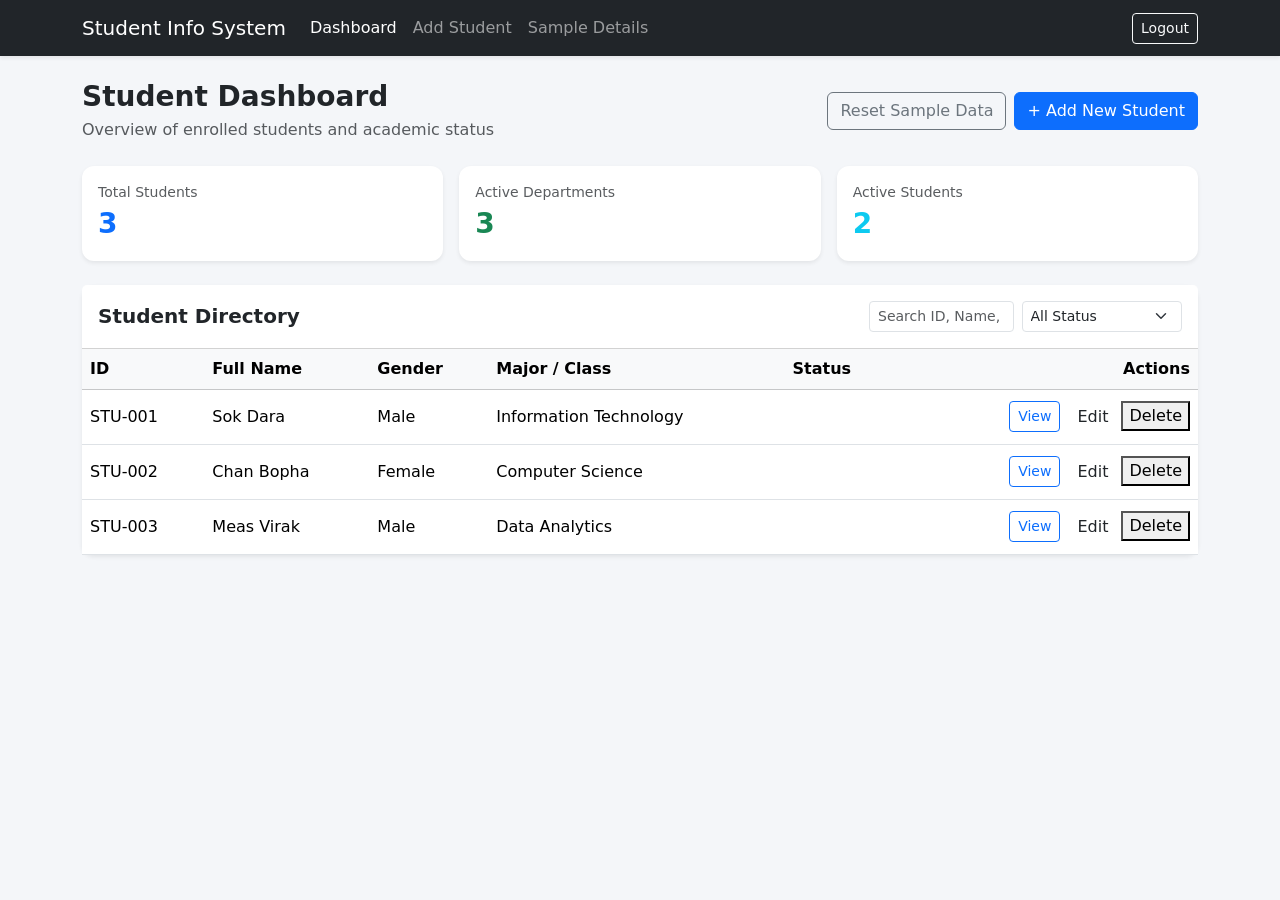
==== dashboard.html @ 95bcef14 "Add files via upload" ====
<!DOCTYPE html>
<html lang="en">

<head>
    <meta charset="UTF-8">
    <meta name="viewport" content="width=device-width, initial-scale=1.0">
    <title>Dashboard - Student Information Management System</title>
    <link href="https://cdn.jsdelivr.net/npm/bootstrap@5.3.3/dist/css/bootstrap.min.css" rel="stylesheet">
    <link rel="stylesheet" href="style.css">
</head>

<body>
    <nav class="navbar navbar-expand-lg navbar-dark bg-dark shadow-sm">
        <div class="container">
            <a class="navbar-brand" href="dashboard.html">Student Info System</a>
            <button class="navbar-toggler" type="button" data-bs-toggle="collapse" data-bs-target="#navMenu">
                <span class="navbar-toggler-icon"></span>
            </button>
            <div class="collapse navbar-collapse" id="navMenu">
                <ul class="navbar-nav me-auto">
                    <li class="nav-item">
                        <a class="nav-link active" href="dashboard.html">Dashboard</a>
                    </li>
                    <li class="nav-item">
                        <a class="nav-link" href="form.html">Add Student</a>
                    </li>
                    <li class="nav-item">
                        <a class="nav-link" href="details.html?id=STU-001">Sample Details</a>
                    </li>
                </ul>
                <span class="text-light small me-3" id="currentUserBadge"></span>
                <a href="index.html" id="logoutBtn" class="btn btn-outline-light btn-sm">Logout</a>
            </div>
        </div>
    </nav>
    <main class="container py-4">
        <div class="d-flex flex-wrap justify-content-between align-items-center mb-4 gap-2">
            <div>
                <h3 class="fw-bold mb-1">Student Dashboard</h3>
                <p class="text-muted mb-0">Overview of enrolled students and academic status</p>
            </div>
            <div class="d-flex gap-2">
                <button type="button" id="resetDataBtn" class="btn btn-outline-secondary">Reset Sample Data</button>
                <a href="form.html" class="btn btn-primary">+ Add New Student</a>
            </div>
        </div>
        <div class="row g-3 mb-4">
            <div class="col-md-4">
                <div class="card stat-card shadow-sm p-3">
                    <div class="text-muted small">Total Students</div>
                    <div class="fs-3 fw-bold text-primary" id="totalStudentsCount">3</div>
                </div>
            </div>
            <div class="col-md-4">
                <div class="card stat-card shadow-sm p-3">
                    <div class="text-muted small">Active Departments</div>
                    <div class="fs-3 fw-bold text-success" id="activeDepartmentsCount">3</div>
                </div>
            </div>
            <div class="col-md-4">
                <div class="card stat-card shadow-sm p-3">
                    <div class="text-muted small">Active Students</div>
                    <div class="fs-3 fw-bold text-info" id="activeStudentsCount">2</div>
                </div>
            </div>
        </div>
        <div class="card content-card shadow-sm">
            <div class="card-header bg-white py-3 d-flex flex-wrap justify-content-between align-items-center gap-2">
                <h5 class="mb-0 fw-semibold">Student Directory</h5>
                <div class="d-flex gap-2">
                    <input type="text" id="searchInput" class="form-control form-control-sm" placeholder="Search ID, Name, Major...">
                    <select id="statusFilter" class="form-select form-select-sm">
                        <option value="All">All Status</option>
                        <option value="Active">Active</option>
                        <option value="Pending">Pending</option>
                    </select>
                </div>
            </div>
            <div class="table-responsive">
                <table class="table table-hover align-middle mb-0">
                    <thead class="table-light">
                        <tr>
                            <th>ID</th>
                            <th>Full Name</th>
                            <th>Gender</th>
                            <th>Major / Class</th>
                            <th>Status</th>
                            <th class="text-end">Actions</th>
                        </tr>
                    </thead>
                    <tbody id="studentTableBody"></tbody>
                </table>
            </div>
        </div>
    </main>
    <script
        src="https://cdn.jsdelivr.net/npm/bootstrap@5.3.3/dist/js/bootstrap.bundle.min.js"></script>
    <script src="index.js"></script>
</body>

</html>
---- style.css ----
body {
  background-color: #f4f6f9;
  font-family: system-ui, -apple-system, BlinkMacSystemFont, “Segoe UI”, Roboto, sans-serif;
}

.login-wrapper {
  min-height: 100vh;
  display: flex;
  align-items: center;
  justify-content: center;
  background: linear-gradient(135deg, #1e3a8a 0%, #2563eb 100%);
}

.login-card {
  width: 100%;
  max-width: 420px;
  border: none;
  border-radius: 14px;
}

.stat-card {
  border: none;
  border-radius: 12px;
  transition: transform 0.15s ease;
}

.stat-card:hover {
  transform: translateY(-2px);
}

.content-card {
  border: none;
  border-radius: 12px;
}
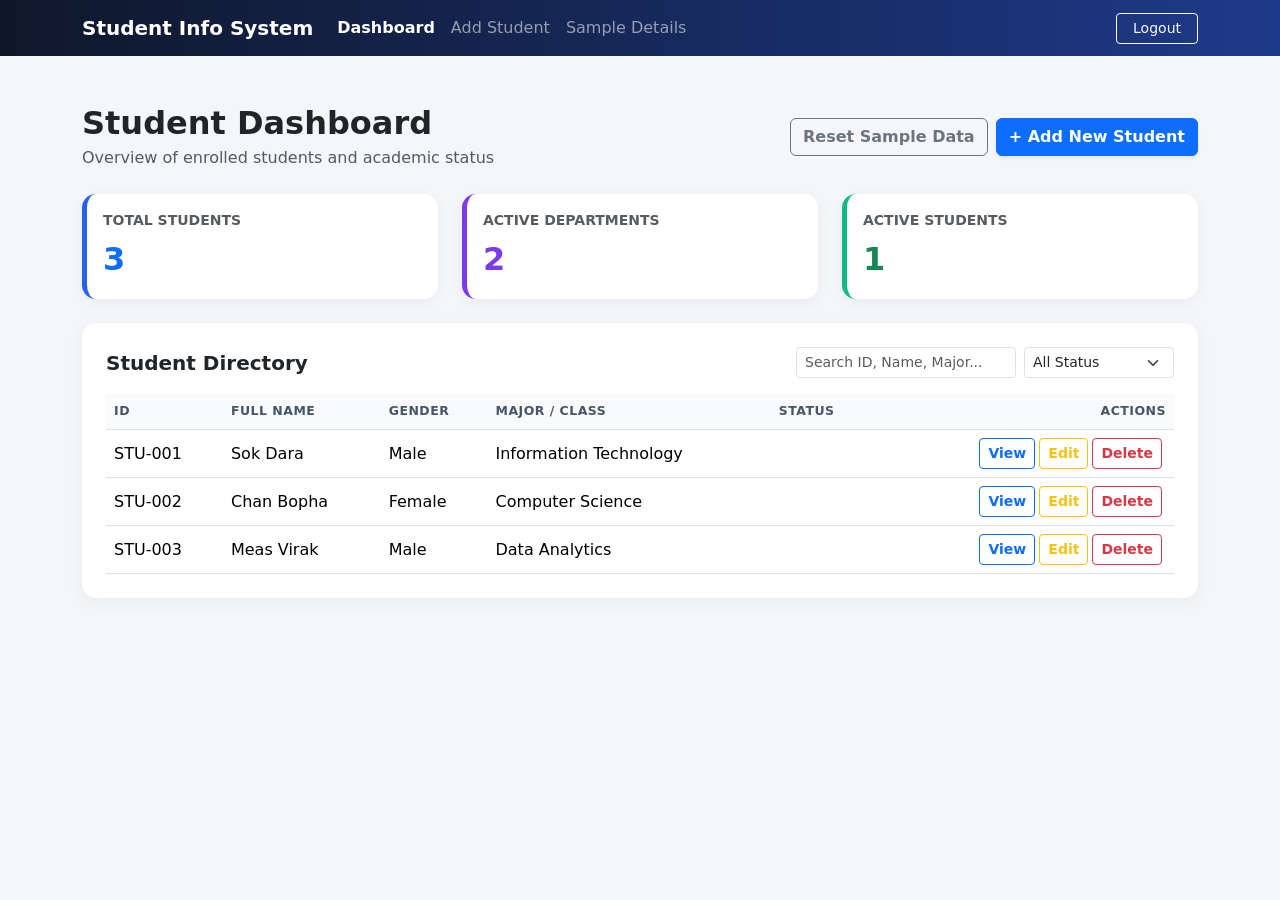
==== commit f24e9119: "Add files via upload" ====
--- a/dashboard.html
+++ b/dashboard.html
@@ -1,101 +1,157 @@
 <!DOCTYPE html>
 <html lang="en">
+<head>
+  <meta charset="UTF-8">
+  <meta name="viewport" content="width=device-width, initial-scale=1.0">
+  <title>Dashboard - Student Info System</title>
+  <link href="https://cdn.jsdelivr.net/npm/bootstrap@5.3.3/dist/css/bootstrap.min.css" rel="stylesheet">
+  <link rel="stylesheet" href="style.css">
+</head>
+<body>
+  <!-- Navbar ពណ៌ខៀវ Gradient ស៊ីជាមួយទំព័រផ្សេងៗ -->
+  <nav class="navbar navbar-expand-lg navbar-dark" style="background: linear-gradient(90deg, #0f172a, #1e3a8a);">
+    <div class="container">
+      <a class="navbar-brand fw-bold" href="dashboard.html">Student Info System</a>
+      <button class="navbar-toggler" type="button" data-bs-toggle="collapse" data-bs-target="#navbarNav">
+        <span class="navbar-toggler-icon"></span>
+      </button>
+      <div class="collapse navbar-collapse" id="navbarNav">
+        <ul class="navbar-nav me-auto">
+          <li class="nav-item">
+            <a class="nav-link active fw-semibold" href="dashboard.html">Dashboard</a>
+          </li>
+          <li class="nav-item">
+            <a class="nav-link" href="form.html">Add Student</a>
+          </li>
+          <li class="nav-item">
+            <a class="nav-link" href="details.html">Sample Details</a>
+          </li>
+        </ul>
+        <button id="logoutBtn" class="btn btn-outline-light btn-sm px-3">Logout</button>
+      </div>
+    </div>
+  </nav>
 
-<head>
-    <meta charset="UTF-8">
-    <meta name="viewport" content="width=device-width, initial-scale=1.0">
-    <title>Dashboard - Student Information Management System</title>
-    <link href="https://cdn.jsdelivr.net/npm/bootstrap@5.3.3/dist/css/bootstrap.min.css" rel="stylesheet">
-    <link rel="stylesheet" href="style.css">
-</head>
+  <div class="container my-5">
+    <!-- ក្បាលទំព័រ និងប៊ូតុងសកម្មភាព -->
+    <div class="d-flex flex-wrap justify-content-between align-items-center mb-4 gap-2">
+      <div>
+        <h2 class="fw-bold text-dark mb-1">Student Dashboard</h2>
+        <p class="text-muted mb-0">Overview of enrolled students and academic status</p>
+      </div>
+      <div class="d-flex gap-2">
+        <button id="resetDataBtn" class="btn btn-outline-secondary fw-semibold">Reset Sample Data</button>
+        <a href="form.html" class="btn btn-primary fw-semibold shadow-sm">+ Add New Student</a>
+      </div>
+    </div>
 
-<body>
-    <nav class="navbar navbar-expand-lg navbar-dark bg-dark shadow-sm">
-        <div class="container">
-            <a class="navbar-brand" href="dashboard.html">Student Info System</a>
-            <button class="navbar-toggler" type="button" data-bs-toggle="collapse" data-bs-target="#navMenu">
-                <span class="navbar-toggler-icon"></span>
-            </button>
-            <div class="collapse navbar-collapse" id="navMenu">
-                <ul class="navbar-nav me-auto">
-                    <li class="nav-item">
-                        <a class="nav-link active" href="dashboard.html">Dashboard</a>
-                    </li>
-                    <li class="nav-item">
-                        <a class="nav-link" href="form.html">Add Student</a>
-                    </li>
-                    <li class="nav-item">
-                        <a class="nav-link" href="details.html?id=STU-001">Sample Details</a>
-                    </li>
-                </ul>
-                <span class="text-light small me-3" id="currentUserBadge"></span>
-                <a href="index.html" id="logoutBtn" class="btn btn-outline-light btn-sm">Logout</a>
-            </div>
+    <!-- Stat Cards ៣ ប្រអប់ -->
+    <div class="row g-4 mb-4">
+      <div class="col-md-4">
+        <div class="card stat-card p-3" style="border-left-color: #2563eb;">
+          <div class="text-muted small fw-semibold text-uppercase">Total Students</div>
+          <div id="totalStudents" class="fs-2 fw-bold text-primary mt-1">3</div>
         </div>
-    </nav>
-    <main class="container py-4">
-        <div class="d-flex flex-wrap justify-content-between align-items-center mb-4 gap-2">
-            <div>
-                <h3 class="fw-bold mb-1">Student Dashboard</h3>
-                <p class="text-muted mb-0">Overview of enrolled students and academic status</p>
-            </div>
-            <div class="d-flex gap-2">
-                <button type="button" id="resetDataBtn" class="btn btn-outline-secondary">Reset Sample Data</button>
-                <a href="form.html" class="btn btn-primary">+ Add New Student</a>
-            </div>
+      </div>
+      <div class="col-md-4">
+        <div class="card stat-card p-3" style="border-left-color: #7c3aed;">
+          <div class="text-muted small fw-semibold text-uppercase">Active Departments</div>
+          <div id="activeDepartments" class="fs-2 fw-bold mt-1" style="color: #7c3aed;">2</div>
         </div>
-        <div class="row g-3 mb-4">
-            <div class="col-md-4">
-                <div class="card stat-card shadow-sm p-3">
-                    <div class="text-muted small">Total Students</div>
-                    <div class="fs-3 fw-bold text-primary" id="totalStudentsCount">3</div>
-                </div>
-            </div>
-            <div class="col-md-4">
-                <div class="card stat-card shadow-sm p-3">
-                    <div class="text-muted small">Active Departments</div>
-                    <div class="fs-3 fw-bold text-success" id="activeDepartmentsCount">3</div>
-                </div>
-            </div>
-            <div class="col-md-4">
-                <div class="card stat-card shadow-sm p-3">
-                    <div class="text-muted small">Active Students</div>
-                    <div class="fs-3 fw-bold text-info" id="activeStudentsCount">2</div>
-                </div>
-            </div>
+      </div>
+      <div class="col-md-4">
+        <div class="card stat-card p-3" style="border-left-color: #10b981;">
+          <div class="text-muted small fw-semibold text-uppercase">Active Students</div>
+          <div id="activeStudents" class="fs-2 fw-bold text-success mt-1">1</div>
         </div>
-        <div class="card content-card shadow-sm">
-            <div class="card-header bg-white py-3 d-flex flex-wrap justify-content-between align-items-center gap-2">
-                <h5 class="mb-0 fw-semibold">Student Directory</h5>
-                <div class="d-flex gap-2">
-                    <input type="text" id="searchInput" class="form-control form-control-sm" placeholder="Search ID, Name, Major...">
-                    <select id="statusFilter" class="form-select form-select-sm">
-                        <option value="All">All Status</option>
-                        <option value="Active">Active</option>
-                        <option value="Pending">Pending</option>
-                    </select>
-                </div>
-            </div>
-            <div class="table-responsive">
-                <table class="table table-hover align-middle mb-0">
-                    <thead class="table-light">
-                        <tr>
-                            <th>ID</th>
-                            <th>Full Name</th>
-                            <th>Gender</th>
-                            <th>Major / Class</th>
-                            <th>Status</th>
-                            <th class="text-end">Actions</th>
-                        </tr>
-                    </thead>
-                    <tbody id="studentTableBody"></tbody>
-                </table>
-            </div>
+      </div>
+    </div>
+
+    <!-- តារាង Student Directory -->
+    <div class="card content-card p-4">
+      <div class="d-flex flex-wrap justify-content-between align-items-center mb-3 gap-2">
+        <h5 class="fw-bold text-dark mb-0">Student Directory</h5>
+        <div class="d-flex flex-wrap gap-2">
+          <input id="searchInput" type="text" class="form-control form-control-sm" placeholder="Search ID, Name, Major..." style="width: 220px;">
+          <select id="statusFilter" class="form-select form-select-sm" style="width: 150px;">
+            <option value="All">All Status</option>
+            <option value="Active">Active</option>
+            <option value="Pending">Pending</option>
+            <option value="Inactive">Inactive</option>
+          </select>
         </div>
-    </main>
-    <script
-        src="https://cdn.jsdelivr.net/npm/bootstrap@5.3.3/dist/js/bootstrap.bundle.min.js"></script>
-    <script src="index.js"></script>
+      </div>
+
+      <div class="table-responsive">
+        <table class="table table-hover align-middle mb-0">
+          <thead>
+            <tr>
+              <th>ID</th>
+              <th>Full Name</th>
+              <th>Gender</th>
+              <th>Major / Class</th>
+              <th>Status</th>
+              <th class="text-end">Actions</th>
+            </tr>
+          </thead>
+          <tbody id="studentTableBody"></tbody>
+        </table>
+      </div>
+    </div>
+  </div>
+
+  <script src="https://cdn.jsdelivr.net/npm/bootstrap@5.3.3/dist/js/bootstrap.bundle.min.js"></script>
+  <script src="index.js"></script>
+  <script>
+    
+    function enhanceDashboardUI() {
+      const tbody = document.getElementById("studentTableBody");
+      if (!tbody) return;
+
+      tbody.querySelectorAll("tr").forEach((row) => {
+        const cells = row.querySelectorAll("td");
+        if (cells.length >= 5) {
+          const statusCell = cells[4];
+          const statusText = statusCell.textContent.trim();
+          if (statusText && !statusCell.querySelector(".badge")) {
+            const lower = statusText.toLowerCase();
+            let badgeClass = "bg-secondary-subtle text-secondary border border-secondary-subtle";
+            if (lower === "active") {
+              badgeClass = "bg-success-subtle text-success border border-success-subtle";
+            } else if (lower === "pending") {
+              badgeClass = "bg-warning-subtle text-warning-emphasis border border-warning-subtle";
+            } else if (lower === "inactive") {
+              badgeClass = "bg-danger-subtle text-danger border border-danger-subtle";
+            }
+            statusCell.innerHTML = `<span class="badge ${badgeClass} px-3 py-2">${statusText}</span>`;
+          }
+        }
+
+        const actionCell = cells[cells.length - 1];
+        if (actionCell) {
+          actionCell.classList.add("text-end");
+          actionCell.querySelectorAll("a, button").forEach((btn) => {
+            const label = btn.textContent.trim().toLowerCase();
+            btn.classList.add("btn", "btn-sm", "fw-semibold", "me-1");
+            if (label === "view") {
+              btn.classList.add("btn-outline-primary");
+            } else if (label === "edit") {
+              btn.classList.add("btn-outline-warning");
+            } else if (label === "delete") {
+              btn.classList.add("btn-outline-danger");
+            }
+          });
+        }
+      });
+    }
+
+    window.addEventListener("DOMContentLoaded", () => {
+      setTimeout(enhanceDashboardUI, 50);
+      const tbody = document.getElementById("studentTableBody");
+      if (tbody) {
+        new MutationObserver(enhanceDashboardUI).observe(tbody, { childList: true, subtree: true });
+      }
+    });
+  </script>
 </body>
-
 </html>
--- a/style.css
+++ b/style.css
@@ -1,6 +1,6 @@
 body {
   background-color: #f4f6f9;
-  font-family: system-ui, -apple-system, BlinkMacSystemFont, “Segoe UI”, Roboto, sans-serif;
+  font-family: system-ui, -apple-system, BlinkMacSystemFont, "Segoe UI", Roboto, sans-serif;
 }
 
 .login-wrapper {
@@ -8,27 +8,138 @@
   display: flex;
   align-items: center;
   justify-content: center;
-  background: linear-gradient(135deg, #1e3a8a 0%, #2563eb 100%);
+  background: linear-gradient(rgba(15, 23, 42, 0.35), rgba(15, 23, 42, 0.35)),
+              url("bg.jpg") center / cover no-repeat;
 }
 
 .login-card {
+  position: relative;
   width: 100%;
   max-width: 420px;
   border: none;
-  border-radius: 14px;
+  border-radius: 16px;
+  background: #ffffff;
+  z-index: 1;
+  box-shadow: 0 20px 45px rgba(0, 0, 0, 0.45);
 }
 
+/* ស្រទាប់ភ្លើងរត់ជុំវិញប្រអប់ */
+.login-card::before,
+.login-card::after {
+  content: "";
+  position: absolute;
+  inset: -3px;
+  border-radius: 18px;
+  background: conic-gradient(
+    from var(--angle),
+    #00f2fe,
+    #4facfe,
+    #2563eb,
+    #a855f7,
+    #00f2fe
+  );
+  z-index: -1;
+  animation: spinBorder 3s linear infinite;
+}
+
+/* បន្ថែមពន្លឺ Glow ភ្លឺព្រាលៗខាងក្រៅ */
+.login-card::after {
+  filter: blur(12px);
+  opacity: 0.75;
+}
+
+@property --angle {
+  syntax: "<angle>";
+  initial-value: 0deg;
+  inherits: false;
+}
+
+@keyframes spinBorder {
+  to {
+    --angle: 360deg;
+  }
+}
 .stat-card {
   border: none;
-  border-radius: 12px;
-  transition: transform 0.15s ease;
+  border-radius: 14px;
+  border-left: 5px solid hwb(154 15% 8%);
+  box-shadow: 0 4px 15px rgba(0, 0, 0, 0.05);
+  transition: transform 0.2s ease, box-shadow 0.2s ease;
 }
 
 .stat-card:hover {
-  transform: translateY(-2px);
+  transform: translateY(-4px);
+  box-shadow: 0 10px 25px rgba(37, 99, 235, 0.15);
 }
 
 .content-card {
   border: none;
+  border-radius: 14px;
+  box-shadow: 0 4px 20px rgba(0, 0, 0, 0.05);
+}
+
+.table thead th {
+  background-color: #f8fafc;
+  color: #475569;
+  font-weight: 600;
+  text-transform: uppercase;
+  font-size: 0.78rem;
+  letter-spacing: 0.5px;
+}
+/* Header Banner ខាងលើនៃ Profile Card */
+.profile-banner {
+  background: linear-gradient(135deg, #0f172a 0%, #1e3a8a 55%, #2563eb 100%);
+  padding: 28px 32px;
+  color: #ffffff;
+  border-radius: 16px 16px 0 0;
+  display: flex;
+  align-items: center;
+  gap: 20px;
+}
+
+/* រង្វង់ Avatar អក្សរកាត់ឈ្មោះសិស្ស */
+.profile-avatar {
+  width: 68px;
+  height: 68px;
+  border-radius: 50%;
+  background: rgba(255, 255, 255, 0.18);
+  border: 2px solid rgba(255, 255, 255, 0.65);
+  display: flex;
+  align-items: center;
+  justify-content: center;
+  font-size: 1.5rem;
+  font-weight: 700;
+  color: #ffffff;
+  flex-shrink: 0;
+}
+
+/* ប្រអប់ព័ត៌មាននីមួយៗឲ្យមើលទៅមានពណ៌ច្បាស់ */
+.detail-box {
+  background-color: #f8fafc;
+  border: 1px solid #e2e8f0;
+  border-left: 4px solid #2563eb;
   border-radius: 12px;
+  padding: 14px 18px;
+  transition: transform 0.2s ease, box-shadow 0.2s ease;
+}
+
+.detail-box:hover {
+  transform: translateY(-2px);
+  box-shadow: 0 8px 20px rgba(37, 99, 235, 0.1);
+  background-color: #ffffff;
+}
+
+.detail-label {
+  font-size: 0.78rem;
+  font-weight: 600;
+  text-transform: uppercase;
+  letter-spacing: 0.5px;
+  color: #64748b;
+  margin-bottom: 4px;
+}
+
+.detail-value {
+  font-size: 1.02rem;
+  font-weight: 600;
+  color: #0f172a;
 }
